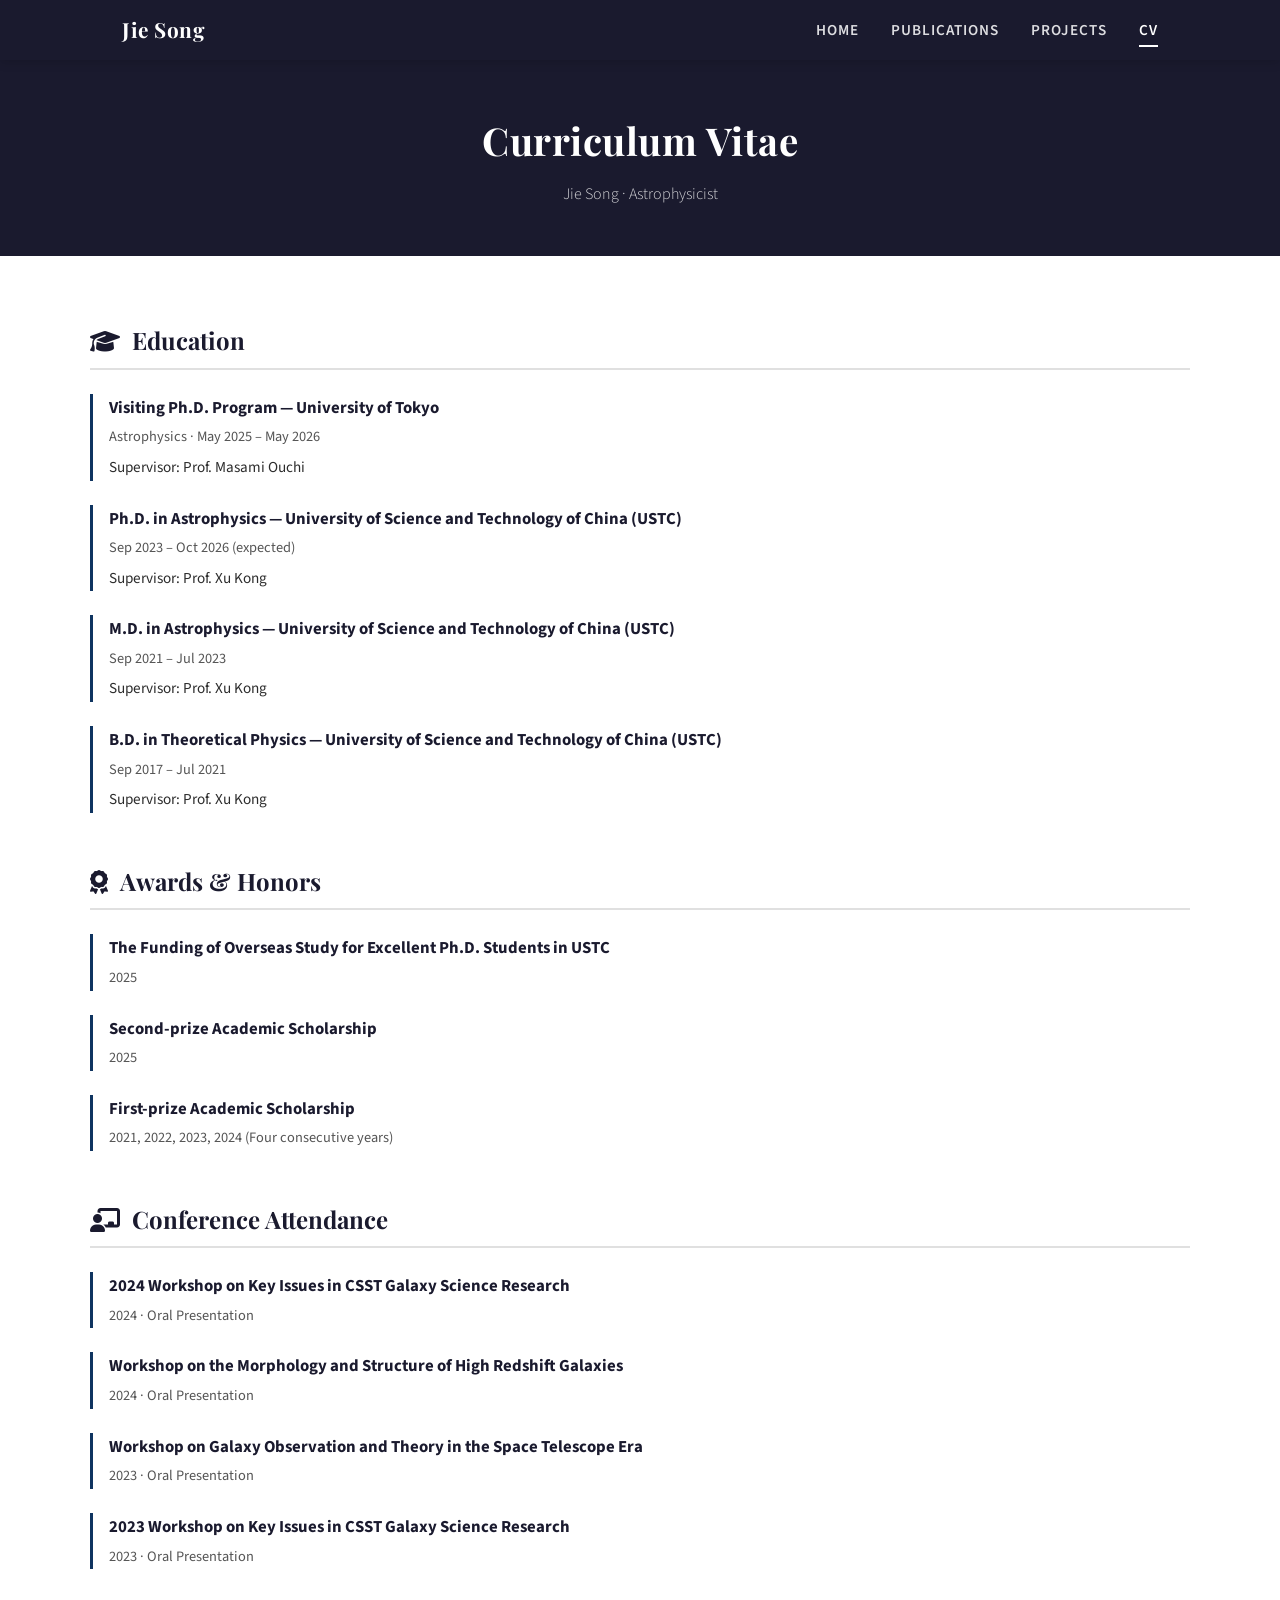
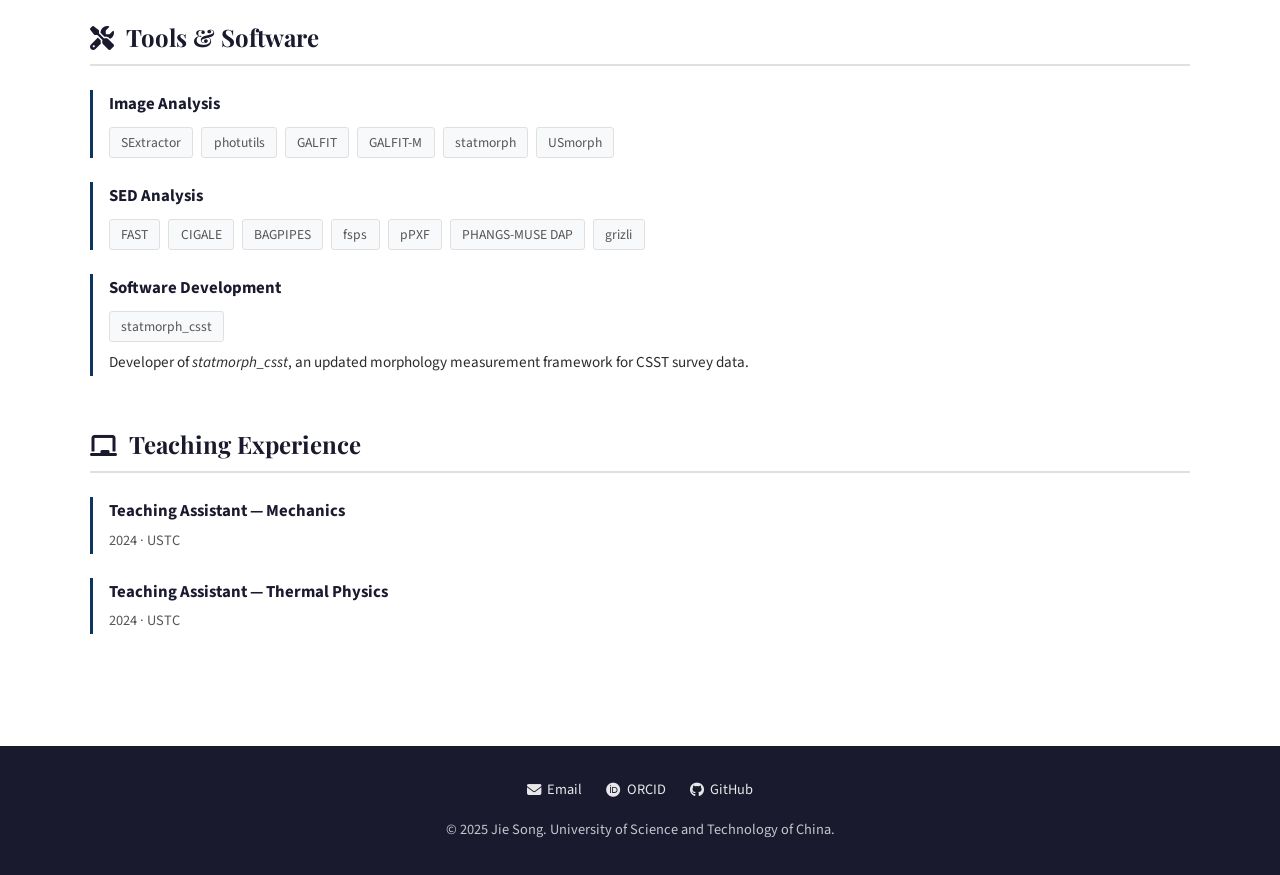
==== cv.html @ 5fcef4e7 "Redesign: new personal website with JWST hero, publications, projects, CV pages" ====
<!DOCTYPE html>
<html lang="en">
<head>
  <meta charset="UTF-8">
  <meta name="viewport" content="width=device-width, initial-scale=1.0">
  <title>CV - Jie Song</title>
  <meta name="description" content="Curriculum Vitae of Jie Song - Education, Awards, Conference Attendance, and Skills.">
  <link rel="stylesheet" href="style.css">
  <link rel="stylesheet" href="https://cdnjs.cloudflare.com/ajax/libs/font-awesome/6.5.1/css/all.min.css">
</head>
<body>

  <!-- Navigation -->
  <nav class="navbar">
    <div class="navbar-inner">
      <a href="index.html" class="navbar-brand">Jie Song</a>
      <button class="menu-toggle" aria-label="Toggle menu">
        <i class="fas fa-bars"></i>
      </button>
      <ul class="navbar-links">
        <li><a href="index.html">Home</a></li>
        <li><a href="publications.html">Publications</a></li>
        <li><a href="projects.html">Projects</a></li>
        <li><a href="cv.html" class="active">CV</a></li>
      </ul>
    </div>
  </nav>

  <!-- Page Header -->
  <header class="page-header">
    <h1>Curriculum Vitae</h1>
    <p>Jie Song &middot; Astrophysicist</p>
  </header>

  <section class="section">
    <div class="container">

      <!-- Education -->
      <div class="cv-section fade-in">
        <h2><i class="fas fa-graduation-cap"></i> &nbsp;Education</h2>

        <div class="cv-entry">
          <h3>Visiting Ph.D. Program &mdash; University of Tokyo</h3>
          <div class="cv-meta">Astrophysics &middot; May 2025 &ndash; May 2026</div>
          <p>Supervisor: Prof. Masami Ouchi</p>
        </div>

        <div class="cv-entry">
          <h3>Ph.D. in Astrophysics &mdash; University of Science and Technology of China (USTC)</h3>
          <div class="cv-meta">Sep 2023 &ndash; Oct 2026 (expected)</div>
          <p>Supervisor: Prof. Xu Kong</p>
        </div>

        <div class="cv-entry">
          <h3>M.D. in Astrophysics &mdash; University of Science and Technology of China (USTC)</h3>
          <div class="cv-meta">Sep 2021 &ndash; Jul 2023</div>
          <p>Supervisor: Prof. Xu Kong</p>
        </div>

        <div class="cv-entry">
          <h3>B.D. in Theoretical Physics &mdash; University of Science and Technology of China (USTC)</h3>
          <div class="cv-meta">Sep 2017 &ndash; Jul 2021</div>
          <p>Supervisor: Prof. Xu Kong</p>
        </div>
      </div>

      <!-- Awards -->
      <div class="cv-section fade-in">
        <h2><i class="fas fa-award"></i> &nbsp;Awards &amp; Honors</h2>

        <div class="cv-entry">
          <h3>The Funding of Overseas Study for Excellent Ph.D. Students in USTC</h3>
          <div class="cv-meta">2025</div>
        </div>

        <div class="cv-entry">
          <h3>Second-prize Academic Scholarship</h3>
          <div class="cv-meta">2025</div>
        </div>

        <div class="cv-entry">
          <h3>First-prize Academic Scholarship</h3>
          <div class="cv-meta">2021, 2022, 2023, 2024 (Four consecutive years)</div>
        </div>
      </div>

      <!-- Conference Attendance -->
      <div class="cv-section fade-in">
        <h2><i class="fas fa-chalkboard-teacher"></i> &nbsp;Conference Attendance</h2>

        <div class="cv-entry">
          <h3>2024 Workshop on Key Issues in CSST Galaxy Science Research</h3>
          <div class="cv-meta">2024 &middot; Oral Presentation</div>
        </div>

        <div class="cv-entry">
          <h3>Workshop on the Morphology and Structure of High Redshift Galaxies</h3>
          <div class="cv-meta">2024 &middot; Oral Presentation</div>
        </div>

        <div class="cv-entry">
          <h3>Workshop on Galaxy Observation and Theory in the Space Telescope Era</h3>
          <div class="cv-meta">2023 &middot; Oral Presentation</div>
        </div>

        <div class="cv-entry">
          <h3>2023 Workshop on Key Issues in CSST Galaxy Science Research</h3>
          <div class="cv-meta">2023 &middot; Oral Presentation</div>
        </div>
      </div>

      <!-- Tools & Software -->
      <div class="cv-section fade-in">
        <h2><i class="fas fa-tools"></i> &nbsp;Tools &amp; Software</h2>

        <div class="cv-entry">
          <h3>Image Analysis</h3>
          <div class="cv-tags">
            <span class="cv-tag">SExtractor</span>
            <span class="cv-tag">photutils</span>
            <span class="cv-tag">GALFIT</span>
            <span class="cv-tag">GALFIT-M</span>
            <span class="cv-tag">statmorph</span>
            <span class="cv-tag">USmorph</span>
          </div>
        </div>

        <div class="cv-entry">
          <h3>SED Analysis</h3>
          <div class="cv-tags">
            <span class="cv-tag">FAST</span>
            <span class="cv-tag">CIGALE</span>
            <span class="cv-tag">BAGPIPES</span>
            <span class="cv-tag">fsps</span>
            <span class="cv-tag">pPXF</span>
            <span class="cv-tag">PHANGS-MUSE DAP</span>
            <span class="cv-tag">grizli</span>
          </div>
        </div>

        <div class="cv-entry">
          <h3>Software Development</h3>
          <div class="cv-tags">
            <span class="cv-tag">statmorph_csst</span>
          </div>
          <p style="margin-top: 0.5rem; font-size: 0.95rem;">
            Developer of <em>statmorph_csst</em>, an updated morphology measurement framework for CSST survey data.
          </p>
        </div>
      </div>

      <!-- Teaching -->
      <div class="cv-section fade-in">
        <h2><i class="fas fa-chalkboard"></i> &nbsp;Teaching Experience</h2>

        <div class="cv-entry">
          <h3>Teaching Assistant &mdash; Mechanics</h3>
          <div class="cv-meta">2024 &middot; USTC</div>
        </div>

        <div class="cv-entry">
          <h3>Teaching Assistant &mdash; Thermal Physics</h3>
          <div class="cv-meta">2024 &middot; USTC</div>
        </div>
      </div>

    </div>
  </section>

  <!-- Footer -->
  <footer class="footer">
    <ul class="footer-links">
      <li><a href="mailto:jiesong@mail.ustc.edu.cn"><i class="fas fa-envelope"></i> Email</a></li>
      <li><a href="https://orcid.org/0000-0002-0846-7591" target="_blank"><i class="fab fa-orcid"></i> ORCID</a></li>
      <li><a href="https://github.com/jsong-astro" target="_blank"><i class="fab fa-github"></i> GitHub</a></li>
    </ul>
    <p>&copy; 2025 Jie Song. University of Science and Technology of China.</p>
  </footer>

  <script src="main.js"></script>
</body>
</html>
---- style.css ----
/* ===== Google Fonts ===== */
@import url('https://fonts.googleapis.com/css2?family=Source+Sans+3:ital,wght@0,300;0,400;0,600;0,700;1,400&family=Playfair+Display:wght@700&display=swap');

/* ===== CSS Variables ===== */
:root {
  --color-primary: #1a1a2e;
  --color-primary-light: #16213e;
  --color-accent: #0f3460;
  --color-text: #2c2c2c;
  --color-text-light: #555;
  --color-bg: #ffffff;
  --color-bg-alt: #f8f9fa;
  --color-border: #e0e0e0;
  --color-link: #1a5276;
  --color-link-hover: #0f3460;
  --font-body: 'Source Sans 3', 'Segoe UI', sans-serif;
  --font-heading: 'Playfair Display', Georgia, serif;
  --max-width: 1100px;
  --nav-height: 60px;
}

/* ===== Reset ===== */
*, *::before, *::after {
  margin: 0;
  padding: 0;
  box-sizing: border-box;
}

html {
  scroll-behavior: smooth;
  scroll-padding-top: var(--nav-height);
}

body {
  font-family: var(--font-body);
  color: var(--color-text);
  background: var(--color-bg);
  line-height: 1.7;
  font-size: 16px;
}

a {
  color: var(--color-link);
  text-decoration: none;
  transition: color 0.2s;
}

a:hover {
  color: var(--color-link-hover);
  text-decoration: underline;
}

img {
  max-width: 100%;
  height: auto;
}

/* ===== Navigation ===== */
.navbar {
  position: fixed;
  top: 0;
  left: 0;
  right: 0;
  height: var(--nav-height);
  background: var(--color-primary);
  z-index: 1000;
  display: flex;
  align-items: center;
  justify-content: center;
  box-shadow: 0 2px 10px rgba(0, 0, 0, 0.15);
}

.navbar-inner {
  width: 100%;
  max-width: var(--max-width);
  display: flex;
  align-items: center;
  justify-content: space-between;
  padding: 0 2rem;
}

.navbar-brand {
  color: #fff;
  font-family: var(--font-heading);
  font-size: 1.3rem;
  font-weight: 700;
  letter-spacing: 0.5px;
}

.navbar-brand:hover {
  color: #ddd;
  text-decoration: none;
}

.navbar-links {
  list-style: none;
  display: flex;
  gap: 2rem;
}

.navbar-links a {
  color: rgba(255, 255, 255, 0.85);
  font-weight: 600;
  font-size: 0.95rem;
  text-transform: uppercase;
  letter-spacing: 1px;
  padding: 0.3rem 0;
  position: relative;
  transition: color 0.2s;
}

.navbar-links a::after {
  content: '';
  position: absolute;
  bottom: -2px;
  left: 0;
  width: 0;
  height: 2px;
  background: #fff;
  transition: width 0.3s;
}

.navbar-links a:hover,
.navbar-links a.active {
  color: #fff;
  text-decoration: none;
}

.navbar-links a:hover::after,
.navbar-links a.active::after {
  width: 100%;
}

.menu-toggle {
  display: none;
  background: none;
  border: none;
  color: #fff;
  font-size: 1.5rem;
  cursor: pointer;
}

/* ===== Hero Section ===== */
.hero {
  position: relative;
  min-height: 85vh;
  display: flex;
  align-items: center;
  justify-content: center;
  margin-top: var(--nav-height);
  background:
    url('jwst-image.webp') center/cover no-repeat,
    linear-gradient(135deg, #0a0a1a 0%, #0d1b2a 30%, #1b2838 60%, #0a0a1a 100%);
  overflow: hidden;
}

.hero::before {
  content: '';
  position: absolute;
  inset: 0;
  background: rgba(10, 10, 26, 0.65);
  z-index: 1;
}

.hero-content {
  position: relative;
  z-index: 2;
  text-align: center;
  color: #fff;
  padding: 2rem;
  max-width: 800px;
}

.hero-content h1 {
  font-family: var(--font-heading);
  font-size: 3.2rem;
  margin-bottom: 0.5rem;
  letter-spacing: 1px;
}

.hero-content .subtitle {
  font-size: 1.25rem;
  font-weight: 300;
  opacity: 0.9;
  margin-bottom: 0.5rem;
}

.hero-content .affiliation {
  font-size: 1rem;
  opacity: 0.75;
  margin-bottom: 1.5rem;
}

.hero-links {
  display: flex;
  gap: 1.5rem;
  justify-content: center;
  flex-wrap: wrap;
}

.hero-links a {
  color: rgba(255, 255, 255, 0.9);
  font-size: 0.95rem;
  display: flex;
  align-items: center;
  gap: 0.4rem;
  transition: color 0.2s;
}

.hero-links a:hover {
  color: #fff;
  text-decoration: none;
}

/* ===== Page Header (for inner pages) ===== */
.page-header {
  margin-top: var(--nav-height);
  background: var(--color-primary);
  color: #fff;
  padding: 3rem 2rem;
  text-align: center;
}

.page-header h1 {
  font-family: var(--font-heading);
  font-size: 2.4rem;
  letter-spacing: 0.5px;
}

.page-header p {
  margin-top: 0.5rem;
  opacity: 0.8;
  font-weight: 300;
}

/* ===== Sections ===== */
.section {
  padding: 4rem 2rem;
}

.section-alt {
  background: var(--color-bg-alt);
}

.container {
  max-width: var(--max-width);
  margin: 0 auto;
}

.section-title {
  font-family: var(--font-heading);
  font-size: 1.8rem;
  color: var(--color-primary);
  margin-bottom: 2rem;
  padding-bottom: 0.5rem;
  border-bottom: 3px solid var(--color-primary);
  display: inline-block;
}

/* ===== Bio Section ===== */
.bio {
  display: flex;
  gap: 3rem;
  align-items: flex-start;
}

.bio-photo {
  flex-shrink: 0;
}

.bio-photo img {
  width: 200px;
  height: 200px;
  border-radius: 50%;
  object-fit: cover;
  border: 4px solid var(--color-border);
  box-shadow: 0 4px 15px rgba(0, 0, 0, 0.1);
}

.bio-text h2 {
  font-family: var(--font-heading);
  font-size: 1.6rem;
  color: var(--color-primary);
  margin-bottom: 0.5rem;
}

.bio-text .bio-position {
  color: var(--color-text-light);
  font-size: 1.05rem;
  margin-bottom: 1rem;
}

.bio-text p {
  margin-bottom: 1rem;
  color: var(--color-text);
}

.bio-contact {
  list-style: none;
  display: flex;
  flex-wrap: wrap;
  gap: 1rem;
  margin-top: 1rem;
}

.bio-contact li {
  display: flex;
  align-items: center;
  gap: 0.4rem;
  font-size: 0.9rem;
  color: var(--color-text-light);
}

.bio-contact li a {
  font-size: 0.9rem;
}

/* ===== News Section ===== */
.news-list {
  list-style: none;
}

.news-list li {
  padding: 1rem 0;
  border-bottom: 1px solid var(--color-border);
  display: flex;
  gap: 1.5rem;
  align-items: baseline;
}

.news-list li:last-child {
  border-bottom: none;
}

.news-date {
  font-weight: 700;
  color: var(--color-accent);
  white-space: nowrap;
  min-width: 100px;
  font-size: 0.9rem;
}

.news-text {
  color: var(--color-text);
}

/* ===== Publications ===== */
.pub-list {
  list-style: none;
  counter-reset: pub-counter;
}

.pub-item {
  padding: 1.2rem 0;
  border-bottom: 1px solid var(--color-border);
  counter-increment: pub-counter;
  position: relative;
  padding-left: 2.5rem;
}

.pub-item:last-child {
  border-bottom: none;
}

.pub-item::before {
  content: counter(pub-counter) ".";
  position: absolute;
  left: 0;
  top: 1.2rem;
  font-weight: 700;
  color: var(--color-accent);
}

.pub-title {
  font-weight: 600;
  color: var(--color-primary);
  font-size: 1.05rem;
  margin-bottom: 0.3rem;
}

.pub-authors {
  font-size: 0.92rem;
  color: var(--color-text-light);
  margin-bottom: 0.3rem;
}

.pub-authors .highlight {
  font-weight: 700;
  color: var(--color-text);
}

.pub-journal {
  font-style: italic;
  font-size: 0.92rem;
  color: var(--color-text-light);
  margin-bottom: 0.4rem;
}

.pub-links {
  display: flex;
  gap: 1rem;
  font-size: 0.85rem;
}

.pub-links a {
  display: inline-flex;
  align-items: center;
  gap: 0.3rem;
  padding: 0.15rem 0.6rem;
  border: 1px solid var(--color-border);
  border-radius: 3px;
  color: var(--color-link);
  transition: all 0.2s;
}

.pub-links a:hover {
  background: var(--color-primary);
  color: #fff;
  border-color: var(--color-primary);
  text-decoration: none;
}

/* ===== Projects ===== */
.project-card {
  background: var(--color-bg);
  border: 1px solid var(--color-border);
  border-radius: 6px;
  padding: 2rem;
  margin-bottom: 2rem;
  box-shadow: 0 2px 8px rgba(0, 0, 0, 0.04);
  transition: box-shadow 0.3s;
}

.project-card:hover {
  box-shadow: 0 4px 16px rgba(0, 0, 0, 0.08);
}

.project-card h3 {
  font-family: var(--font-heading);
  font-size: 1.3rem;
  color: var(--color-primary);
  margin-bottom: 1rem;
}

.project-card ul {
  padding-left: 1.2rem;
  color: var(--color-text);
}

.project-card ul li {
  margin-bottom: 0.5rem;
}

/* ===== CV ===== */
.cv-section {
  margin-bottom: 3rem;
}

.cv-section h2 {
  font-family: var(--font-heading);
  font-size: 1.5rem;
  color: var(--color-primary);
  margin-bottom: 1.5rem;
  padding-bottom: 0.4rem;
  border-bottom: 2px solid var(--color-border);
}

.cv-entry {
  margin-bottom: 1.5rem;
  padding-left: 1rem;
  border-left: 3px solid var(--color-accent);
}

.cv-entry h3 {
  font-size: 1.05rem;
  color: var(--color-primary);
  margin-bottom: 0.2rem;
}

.cv-entry .cv-meta {
  font-size: 0.9rem;
  color: var(--color-text-light);
  margin-bottom: 0.3rem;
}

.cv-entry p {
  font-size: 0.95rem;
}

.cv-list {
  list-style: disc;
  padding-left: 1.5rem;
  margin-top: 0.5rem;
}

.cv-list li {
  margin-bottom: 0.4rem;
  font-size: 0.95rem;
}

.cv-tags {
  display: flex;
  flex-wrap: wrap;
  gap: 0.5rem;
  margin-top: 0.5rem;
}

.cv-tag {
  display: inline-block;
  background: var(--color-bg-alt);
  border: 1px solid var(--color-border);
  padding: 0.2rem 0.7rem;
  border-radius: 3px;
  font-size: 0.85rem;
  color: var(--color-text-light);
}

/* ===== Footer ===== */
.footer {
  background: var(--color-primary);
  color: rgba(255, 255, 255, 0.75);
  text-align: center;
  padding: 2rem;
  font-size: 0.9rem;
}

.footer a {
  color: rgba(255, 255, 255, 0.9);
}

.footer a:hover {
  color: #fff;
}

.footer-links {
  display: flex;
  justify-content: center;
  gap: 1.5rem;
  margin-bottom: 1rem;
  list-style: none;
}

.footer-links a {
  display: flex;
  align-items: center;
  gap: 0.4rem;
}

/* ===== Animations ===== */
.fade-in {
  opacity: 0;
  transform: translateY(20px);
  transition: opacity 0.6s ease, transform 0.6s ease;
}

.fade-in.visible {
  opacity: 1;
  transform: translateY(0);
}

/* ===== Responsive ===== */
@media (max-width: 768px) {
  .navbar-links {
    display: none;
    position: absolute;
    top: var(--nav-height);
    left: 0;
    right: 0;
    background: var(--color-primary);
    flex-direction: column;
    padding: 1rem 2rem;
    gap: 0.5rem;
    box-shadow: 0 4px 10px rgba(0, 0, 0, 0.2);
  }

  .navbar-links.open {
    display: flex;
  }

  .navbar-links a {
    padding: 0.5rem 0;
  }

  .menu-toggle {
    display: block;
  }

  .hero-content h1 {
    font-size: 2.2rem;
  }

  .bio {
    flex-direction: column;
    align-items: center;
    text-align: center;
  }

  .bio-contact {
    justify-content: center;
  }

  .news-list li {
    flex-direction: column;
    gap: 0.3rem;
  }

  .pub-item {
    padding-left: 2rem;
  }

  .pub-links {
    flex-wrap: wrap;
  }

  .page-header h1 {
    font-size: 1.8rem;
  }
}

@media (max-width: 480px) {
  .hero-content h1 {
    font-size: 1.8rem;
  }

  .section {
    padding: 2.5rem 1rem;
  }

  .bio-photo img {
    width: 150px;
    height: 150px;
  }
}
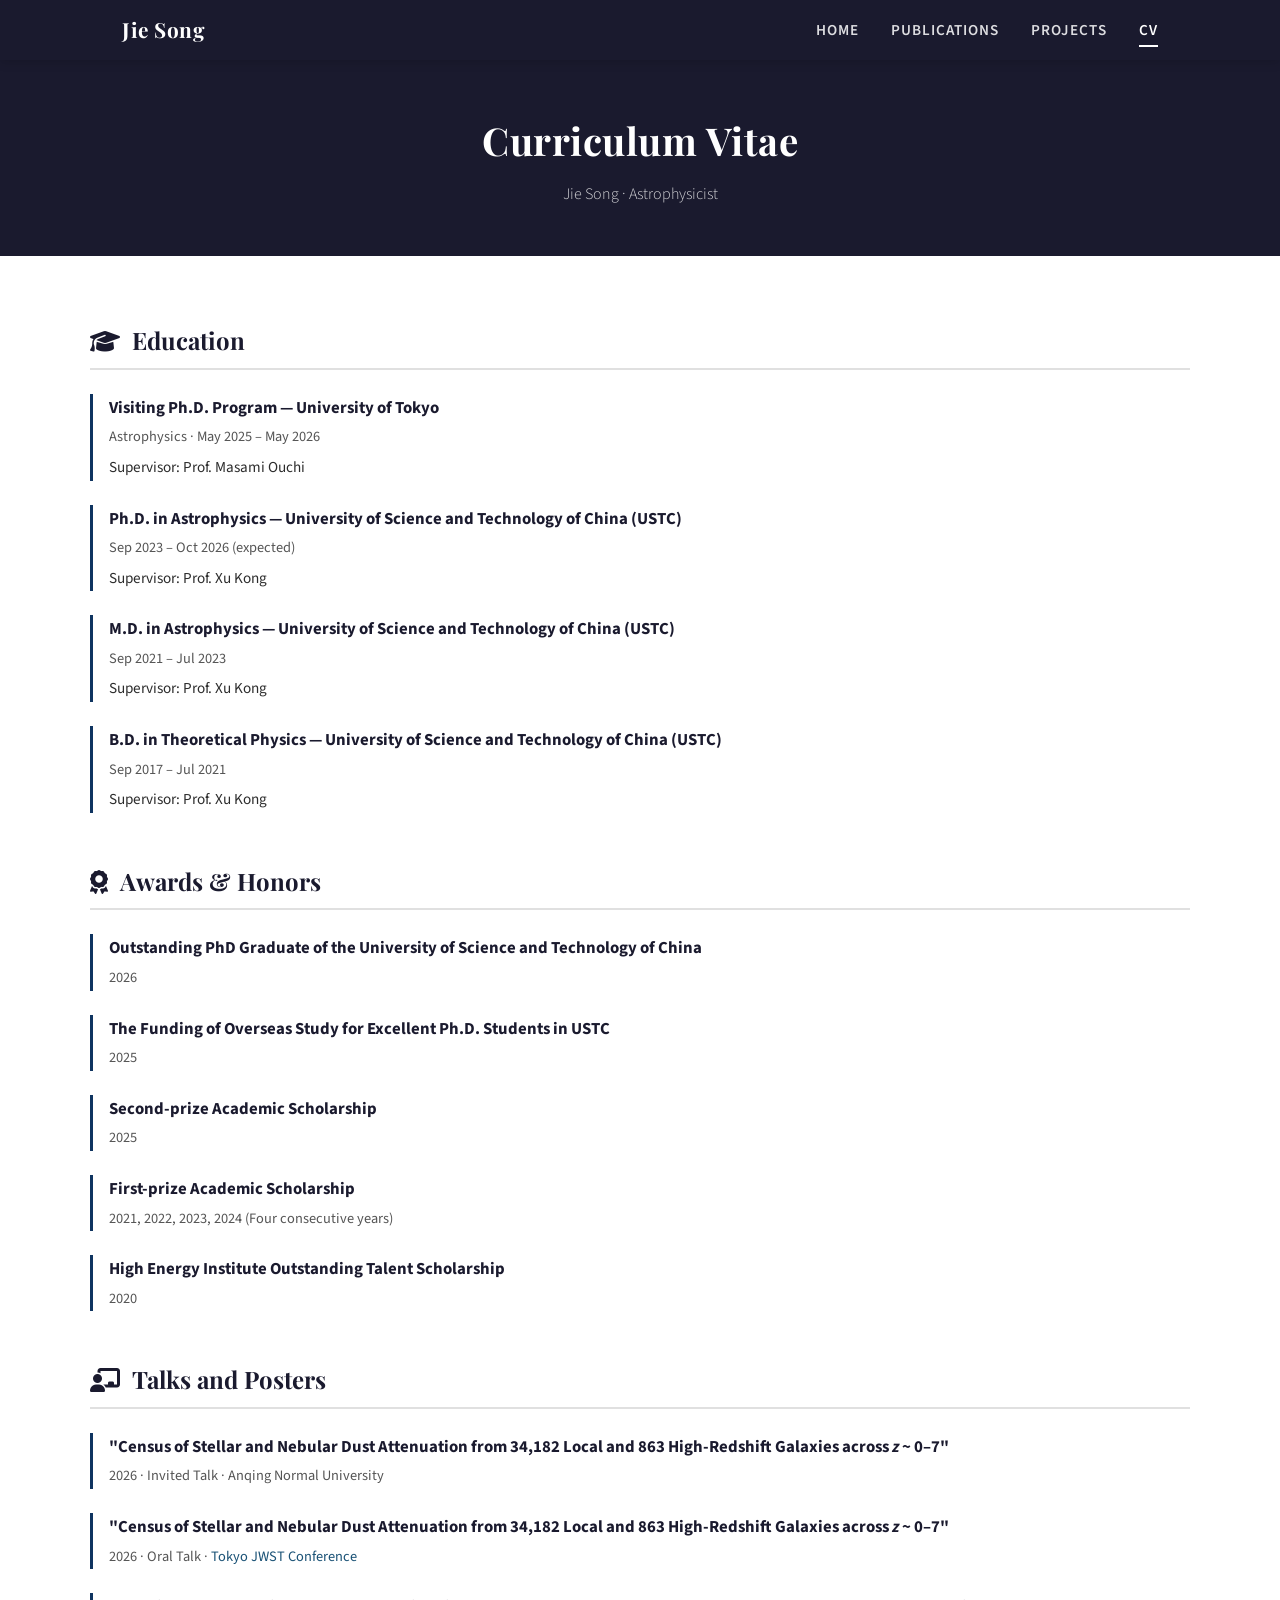
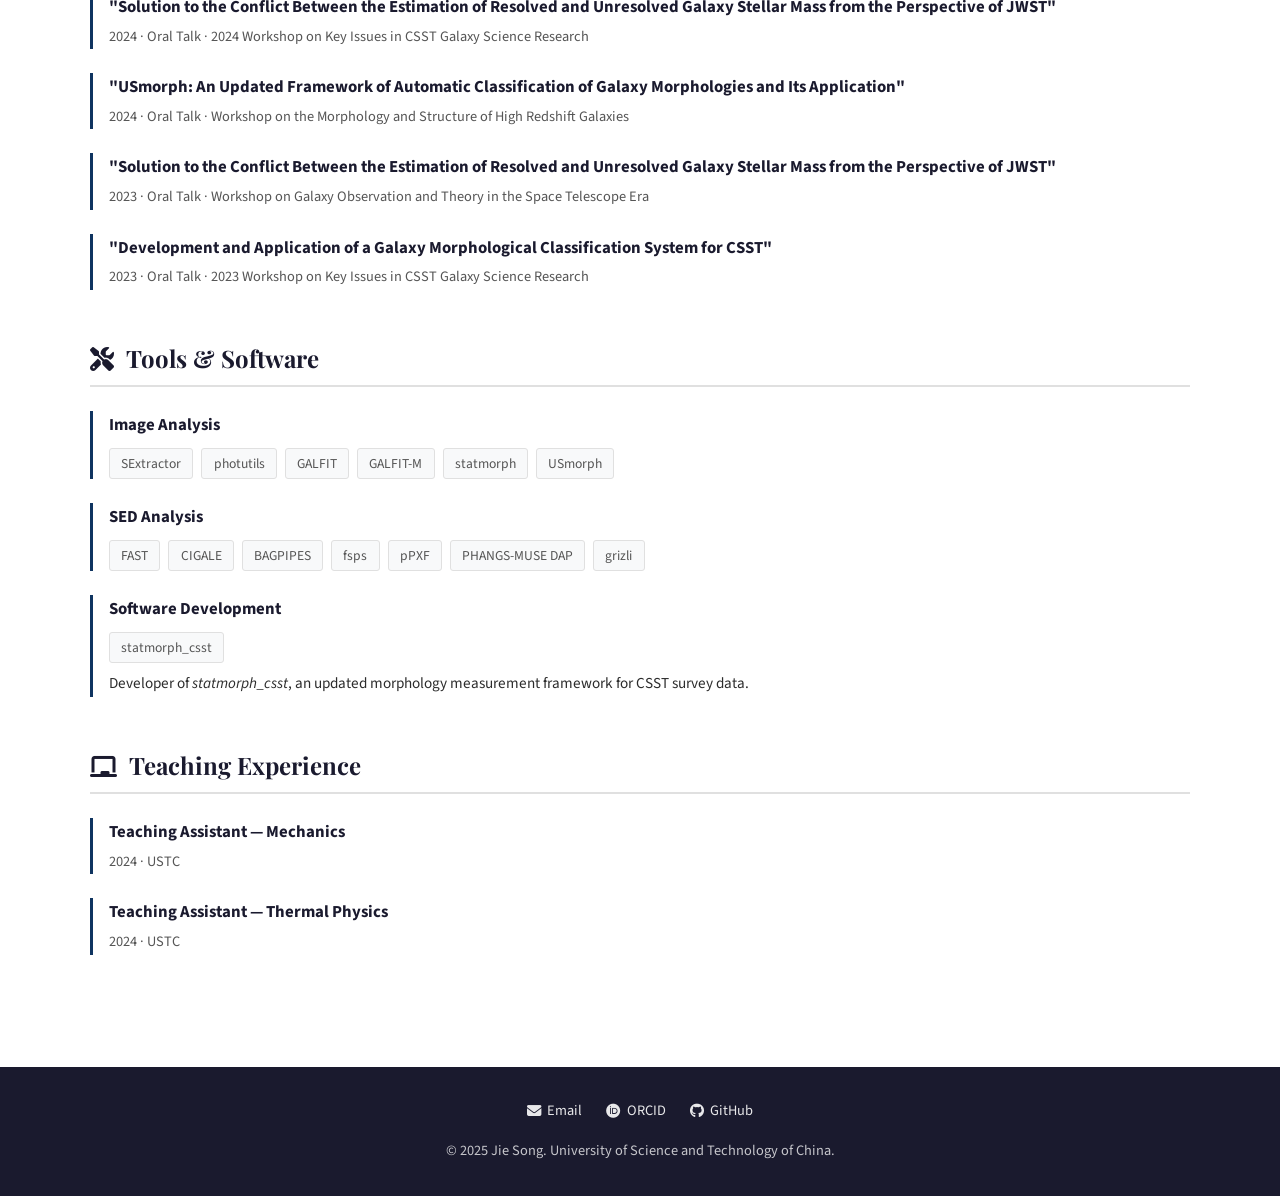
==== commit 3850b15e: "CV: add 2 awards, expand Conference to Talks and Posters with 6 entries" ====
--- a/cv.html
+++ b/cv.html
@@ -69,6 +69,11 @@
         <h2><i class="fas fa-award"></i> &nbsp;Awards &amp; Honors</h2>
 
         <div class="cv-entry">
+          <h3>Outstanding PhD Graduate of the University of Science and Technology of China</h3>
+          <div class="cv-meta">2026</div>
+        </div>
+
+        <div class="cv-entry">
           <h3>The Funding of Overseas Study for Excellent Ph.D. Students in USTC</h3>
           <div class="cv-meta">2025</div>
         </div>
@@ -82,30 +87,45 @@
           <h3>First-prize Academic Scholarship</h3>
           <div class="cv-meta">2021, 2022, 2023, 2024 (Four consecutive years)</div>
         </div>
-      </div>
-
-      <!-- Conference Attendance -->
-      <div class="cv-section fade-in">
-        <h2><i class="fas fa-chalkboard-teacher"></i> &nbsp;Conference Attendance</h2>
-
-        <div class="cv-entry">
-          <h3>2024 Workshop on Key Issues in CSST Galaxy Science Research</h3>
-          <div class="cv-meta">2024 &middot; Oral Presentation</div>
-        </div>
-
-        <div class="cv-entry">
-          <h3>Workshop on the Morphology and Structure of High Redshift Galaxies</h3>
-          <div class="cv-meta">2024 &middot; Oral Presentation</div>
-        </div>
-
-        <div class="cv-entry">
-          <h3>Workshop on Galaxy Observation and Theory in the Space Telescope Era</h3>
-          <div class="cv-meta">2023 &middot; Oral Presentation</div>
-        </div>
-
-        <div class="cv-entry">
-          <h3>2023 Workshop on Key Issues in CSST Galaxy Science Research</h3>
-          <div class="cv-meta">2023 &middot; Oral Presentation</div>
+
+        <div class="cv-entry">
+          <h3>High Energy Institute Outstanding Talent Scholarship</h3>
+          <div class="cv-meta">2020</div>
+        </div>
+      </div>
+
+      <!-- Talks and Posters -->
+      <div class="cv-section fade-in">
+        <h2><i class="fas fa-chalkboard-teacher"></i> &nbsp;Talks and Posters</h2>
+
+        <div class="cv-entry">
+          <h3>"Census of Stellar and Nebular Dust Attenuation from 34,182 Local and 863 High-Redshift Galaxies across <em>z</em>&nbsp;~&nbsp;0&ndash;7"</h3>
+          <div class="cv-meta">2026 &middot; Invited Talk &middot; Anqing Normal University</div>
+        </div>
+
+        <div class="cv-entry">
+          <h3>"Census of Stellar and Nebular Dust Attenuation from 34,182 Local and 863 High-Redshift Galaxies across <em>z</em>&nbsp;~&nbsp;0&ndash;7"</h3>
+          <div class="cv-meta">2026 &middot; Oral Talk &middot; <a href="http://cos.icrr.u-tokyo.ac.jp/conference/tokyojwst2026/index.html" target="_blank">Tokyo JWST Conference</a></div>
+        </div>
+
+        <div class="cv-entry">
+          <h3>"Solution to the Conflict Between the Estimation of Resolved and Unresolved Galaxy Stellar Mass from the Perspective of JWST"</h3>
+          <div class="cv-meta">2024 &middot; Oral Talk &middot; 2024 Workshop on Key Issues in CSST Galaxy Science Research</div>
+        </div>
+
+        <div class="cv-entry">
+          <h3>"USmorph: An Updated Framework of Automatic Classification of Galaxy Morphologies and Its Application"</h3>
+          <div class="cv-meta">2024 &middot; Oral Talk &middot; Workshop on the Morphology and Structure of High Redshift Galaxies</div>
+        </div>
+
+        <div class="cv-entry">
+          <h3>"Solution to the Conflict Between the Estimation of Resolved and Unresolved Galaxy Stellar Mass from the Perspective of JWST"</h3>
+          <div class="cv-meta">2023 &middot; Oral Talk &middot; Workshop on Galaxy Observation and Theory in the Space Telescope Era</div>
+        </div>
+
+        <div class="cv-entry">
+          <h3>"Development and Application of a Galaxy Morphological Classification System for CSST"</h3>
+          <div class="cv-meta">2023 &middot; Oral Talk &middot; 2023 Workshop on Key Issues in CSST Galaxy Science Research</div>
         </div>
       </div>
 
--- a/style.css
+++ b/style.css
@@ -631,3 +631,83 @@
     height: 150px;
   }
 }
+
+/* ===== Research / Project Pages ===== */
+.project-summary {
+  font-size: 0.97rem;
+  color: var(--color-text-light);
+  margin-bottom: 1.5rem;
+  font-style: italic;
+}
+
+.project-summary a {
+  font-style: normal;
+  margin-left: 0.5rem;
+  font-size: 0.9rem;
+}
+
+.project-body {
+  display: flex;
+  gap: 2.5rem;
+  align-items: flex-start;
+}
+
+.project-body-reversed {
+  flex-direction: row-reverse;
+}
+
+.project-text {
+  flex: 1 1 0;
+  min-width: 0;
+}
+
+.project-text p {
+  margin-bottom: 0.9rem;
+  color: var(--color-text);
+}
+
+.project-results {
+  padding-left: 1.2rem;
+  margin-top: 0.5rem;
+}
+
+.project-results li {
+  margin-bottom: 0.6rem;
+  color: var(--color-text);
+  font-size: 0.97rem;
+}
+
+.project-figure {
+  flex: 0 0 340px;
+  max-width: 340px;
+  margin: 0;
+}
+
+.project-figure img {
+  width: 100%;
+  border-radius: 4px;
+  border: 1px solid var(--color-border);
+  box-shadow: 0 2px 10px rgba(0, 0, 0, 0.07);
+  display: block;
+}
+
+.project-figure figcaption {
+  font-size: 0.82rem;
+  color: var(--color-text-light);
+  margin-top: 0.5rem;
+  line-height: 1.5;
+  text-align: center;
+}
+
+@media (max-width: 860px) {
+  .project-body,
+  .project-body-reversed {
+    flex-direction: column;
+  }
+
+  .project-figure {
+    flex: none;
+    max-width: 100%;
+    width: 100%;
+  }
+}
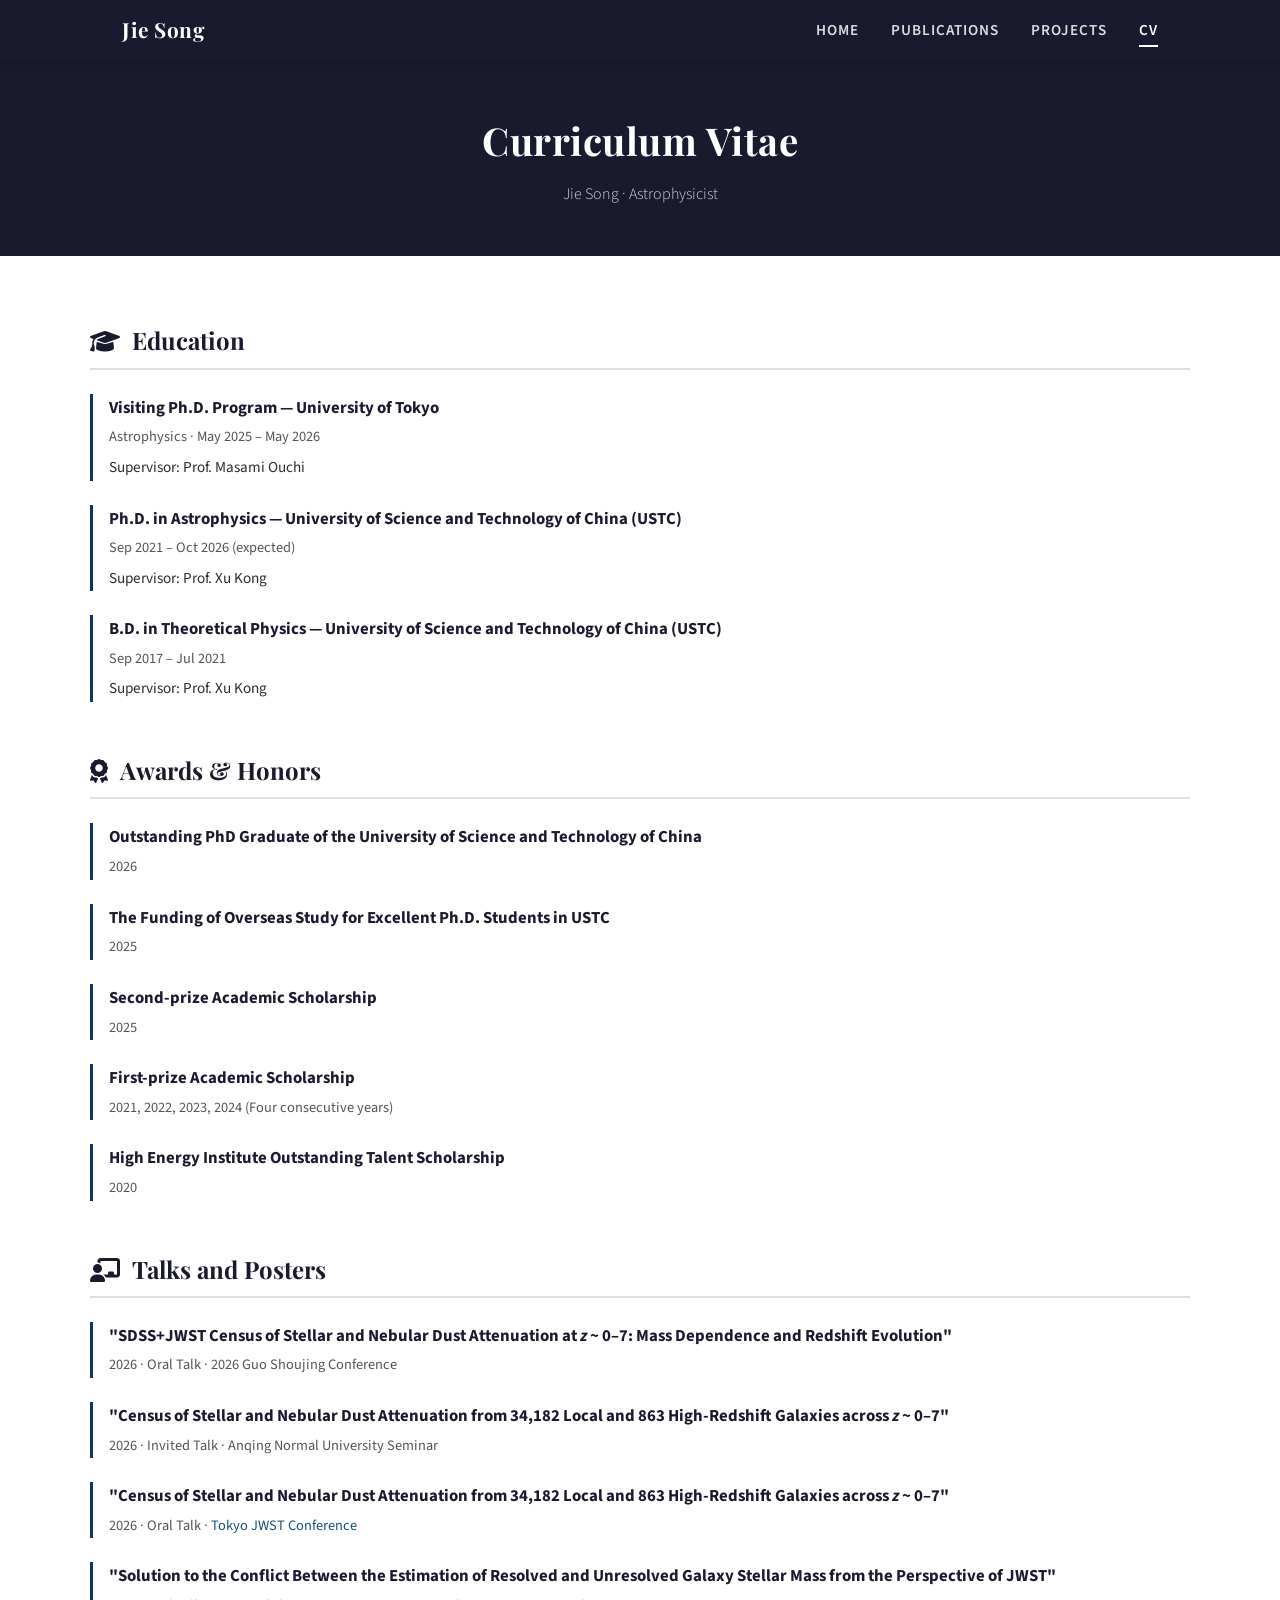
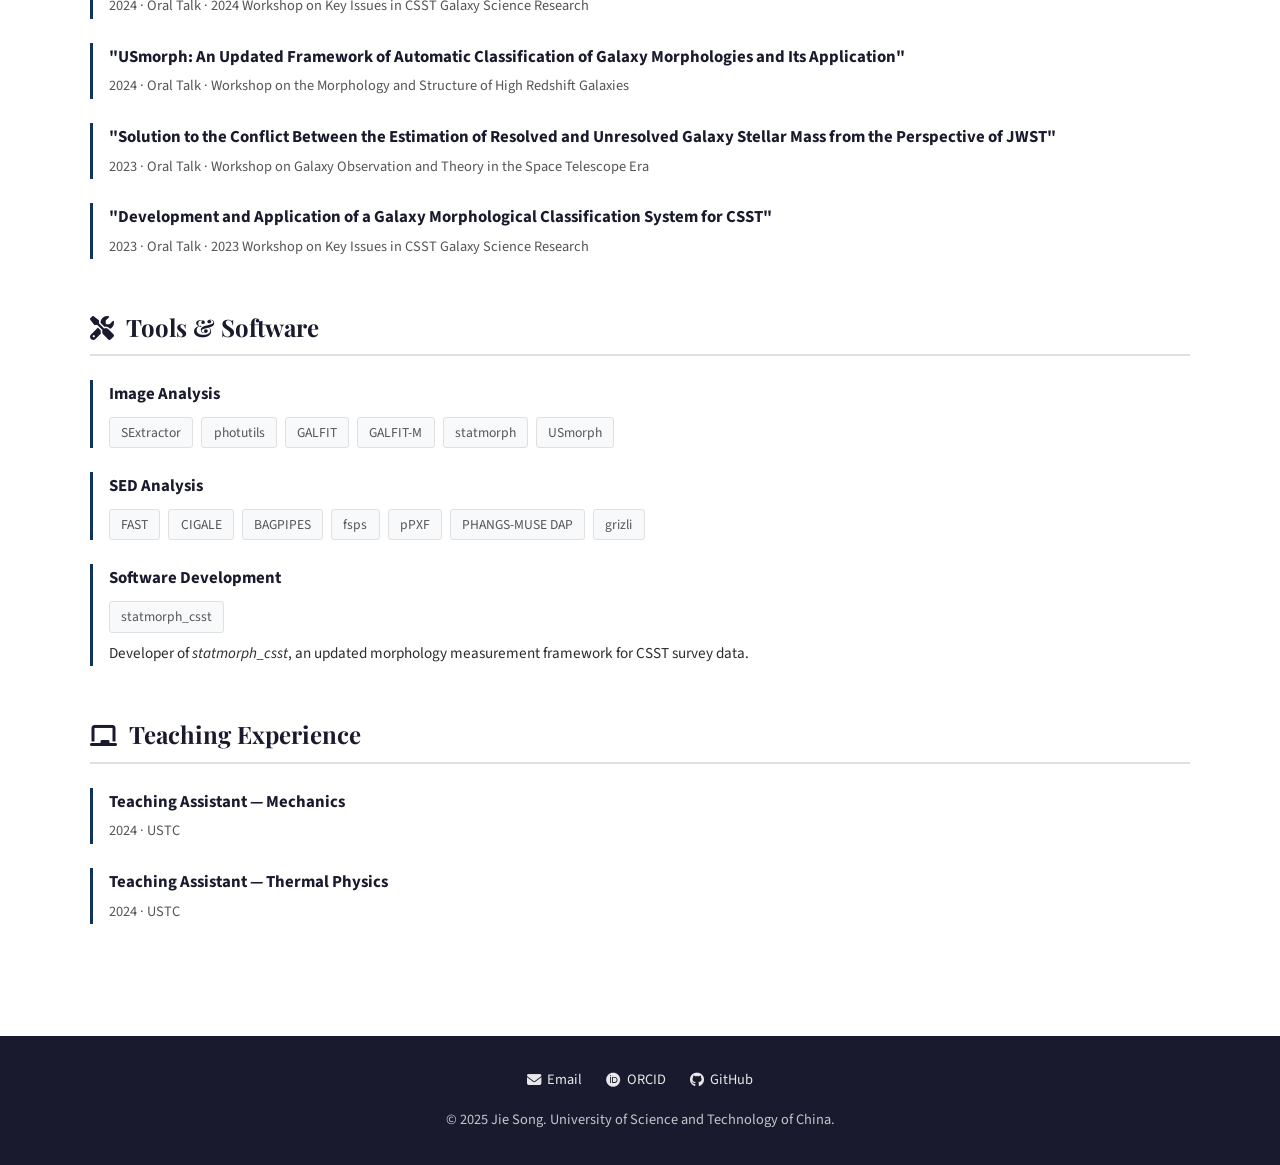
==== commit f67740cf: "Update publications news and CV" ====
--- a/cv.html
+++ b/cv.html
@@ -47,13 +47,7 @@
 
         <div class="cv-entry">
           <h3>Ph.D. in Astrophysics &mdash; University of Science and Technology of China (USTC)</h3>
-          <div class="cv-meta">Sep 2023 &ndash; Oct 2026 (expected)</div>
-          <p>Supervisor: Prof. Xu Kong</p>
-        </div>
-
-        <div class="cv-entry">
-          <h3>M.D. in Astrophysics &mdash; University of Science and Technology of China (USTC)</h3>
-          <div class="cv-meta">Sep 2021 &ndash; Jul 2023</div>
+          <div class="cv-meta">Sep 2021 &ndash; Oct 2026 (expected)</div>
           <p>Supervisor: Prof. Xu Kong</p>
         </div>
 
@@ -99,8 +93,13 @@
         <h2><i class="fas fa-chalkboard-teacher"></i> &nbsp;Talks and Posters</h2>
 
         <div class="cv-entry">
+          <h3>"SDSS+JWST Census of Stellar and Nebular Dust Attenuation at <em>z</em>&nbsp;~&nbsp;0&ndash;7: Mass Dependence and Redshift Evolution"</h3>
+          <div class="cv-meta">2026 &middot; Oral Talk &middot; 2026 Guo Shoujing Conference</div>
+        </div>
+
+        <div class="cv-entry">
           <h3>"Census of Stellar and Nebular Dust Attenuation from 34,182 Local and 863 High-Redshift Galaxies across <em>z</em>&nbsp;~&nbsp;0&ndash;7"</h3>
-          <div class="cv-meta">2026 &middot; Invited Talk &middot; Anqing Normal University</div>
+          <div class="cv-meta">2026 &middot; Invited Talk &middot; Anqing Normal University Seminar</div>
         </div>
 
         <div class="cv-entry">
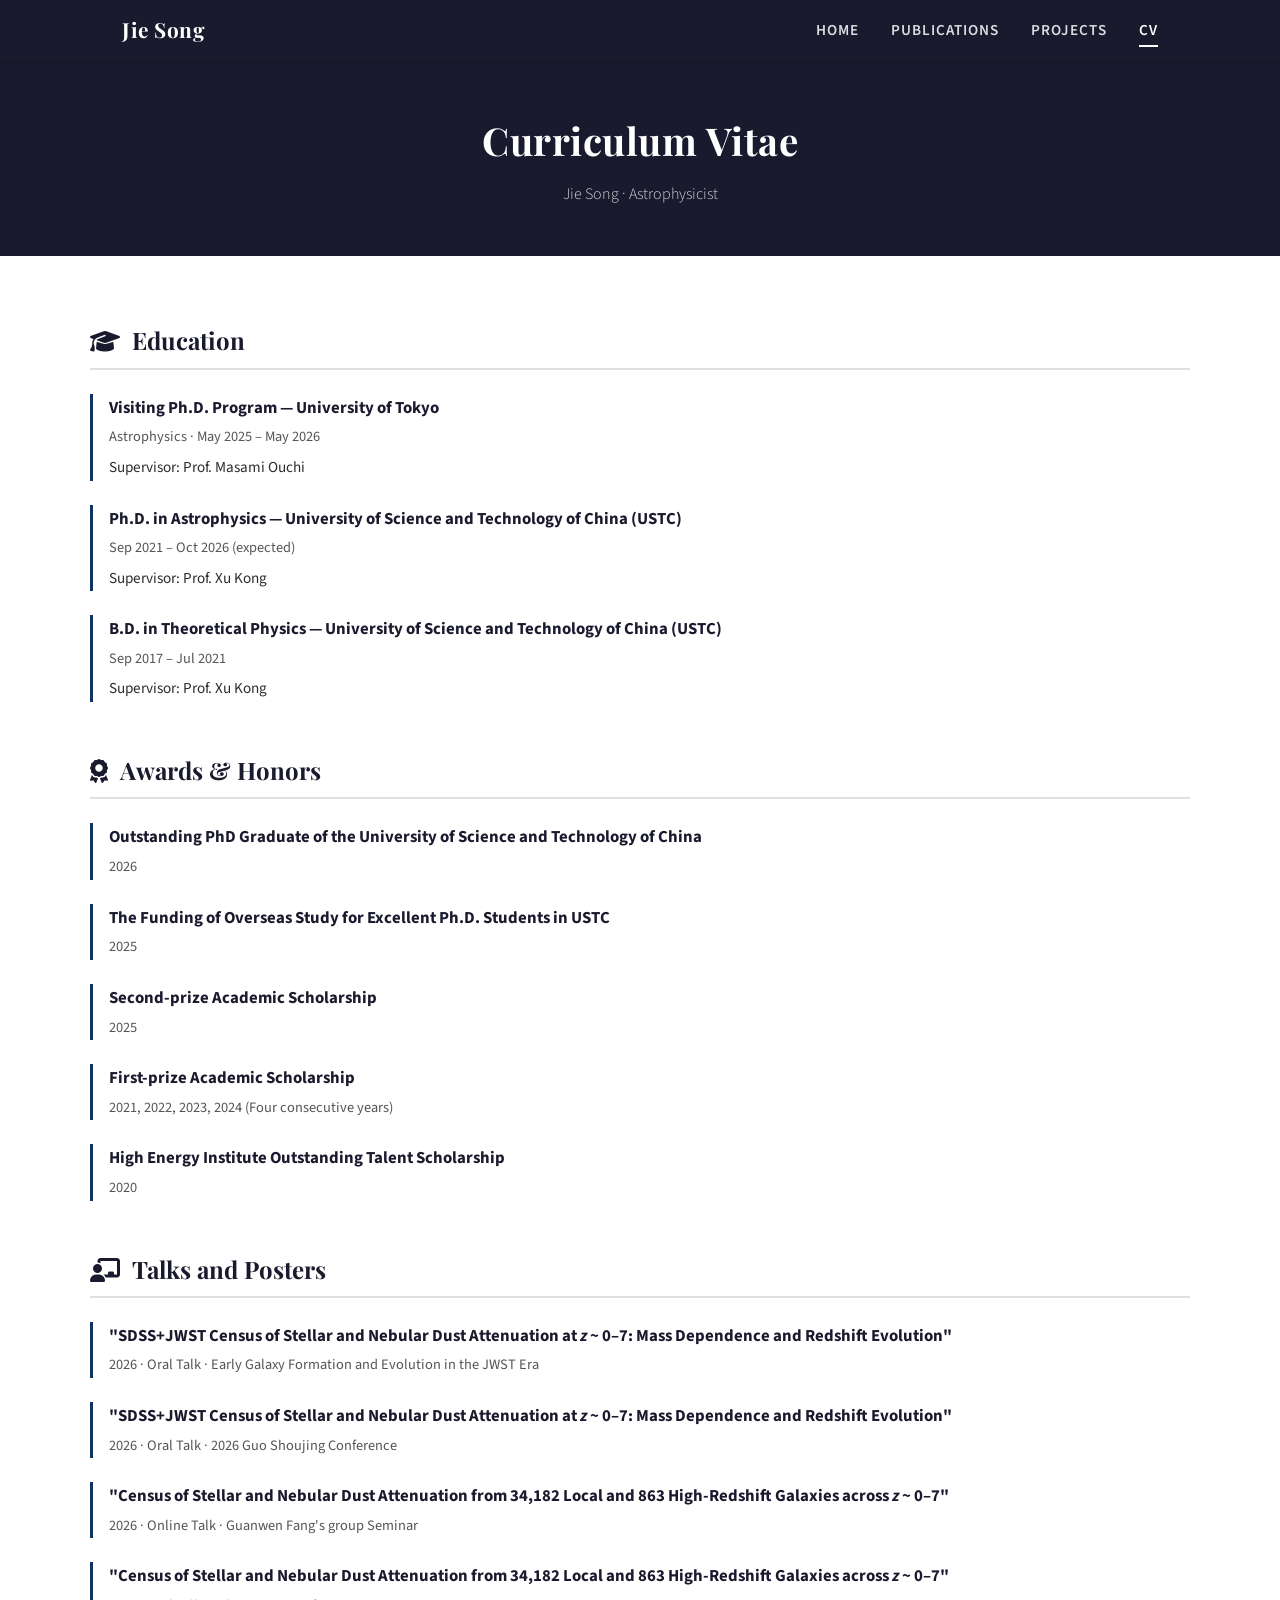
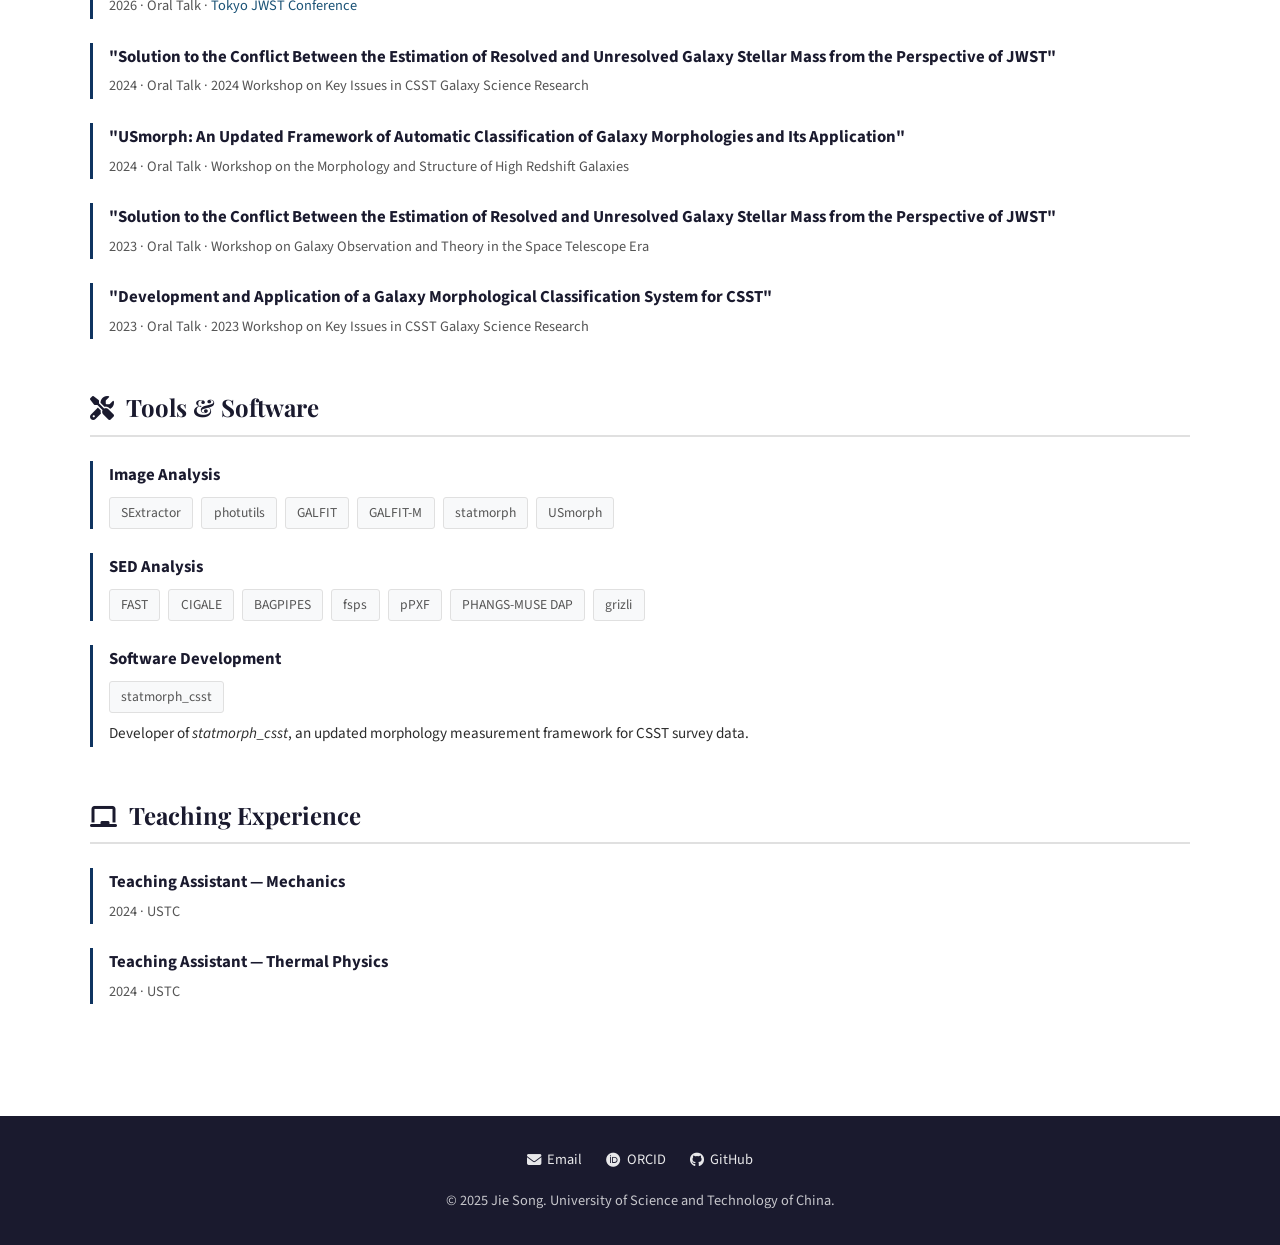
==== commit e10c647d: "Update website talks and publications" ====
--- a/cv.html
+++ b/cv.html
@@ -94,12 +94,17 @@
 
         <div class="cv-entry">
           <h3>"SDSS+JWST Census of Stellar and Nebular Dust Attenuation at <em>z</em>&nbsp;~&nbsp;0&ndash;7: Mass Dependence and Redshift Evolution"</h3>
+          <div class="cv-meta">2026 &middot; Oral Talk &middot; Early Galaxy Formation and Evolution in the JWST Era</div>
+        </div>
+
+        <div class="cv-entry">
+          <h3>"SDSS+JWST Census of Stellar and Nebular Dust Attenuation at <em>z</em>&nbsp;~&nbsp;0&ndash;7: Mass Dependence and Redshift Evolution"</h3>
           <div class="cv-meta">2026 &middot; Oral Talk &middot; 2026 Guo Shoujing Conference</div>
         </div>
 
         <div class="cv-entry">
           <h3>"Census of Stellar and Nebular Dust Attenuation from 34,182 Local and 863 High-Redshift Galaxies across <em>z</em>&nbsp;~&nbsp;0&ndash;7"</h3>
-          <div class="cv-meta">2026 &middot; Invited Talk &middot; Anqing Normal University Seminar</div>
+          <div class="cv-meta">2026 &middot; Online Talk &middot; Guanwen Fang's group Seminar</div>
         </div>
 
         <div class="cv-entry">
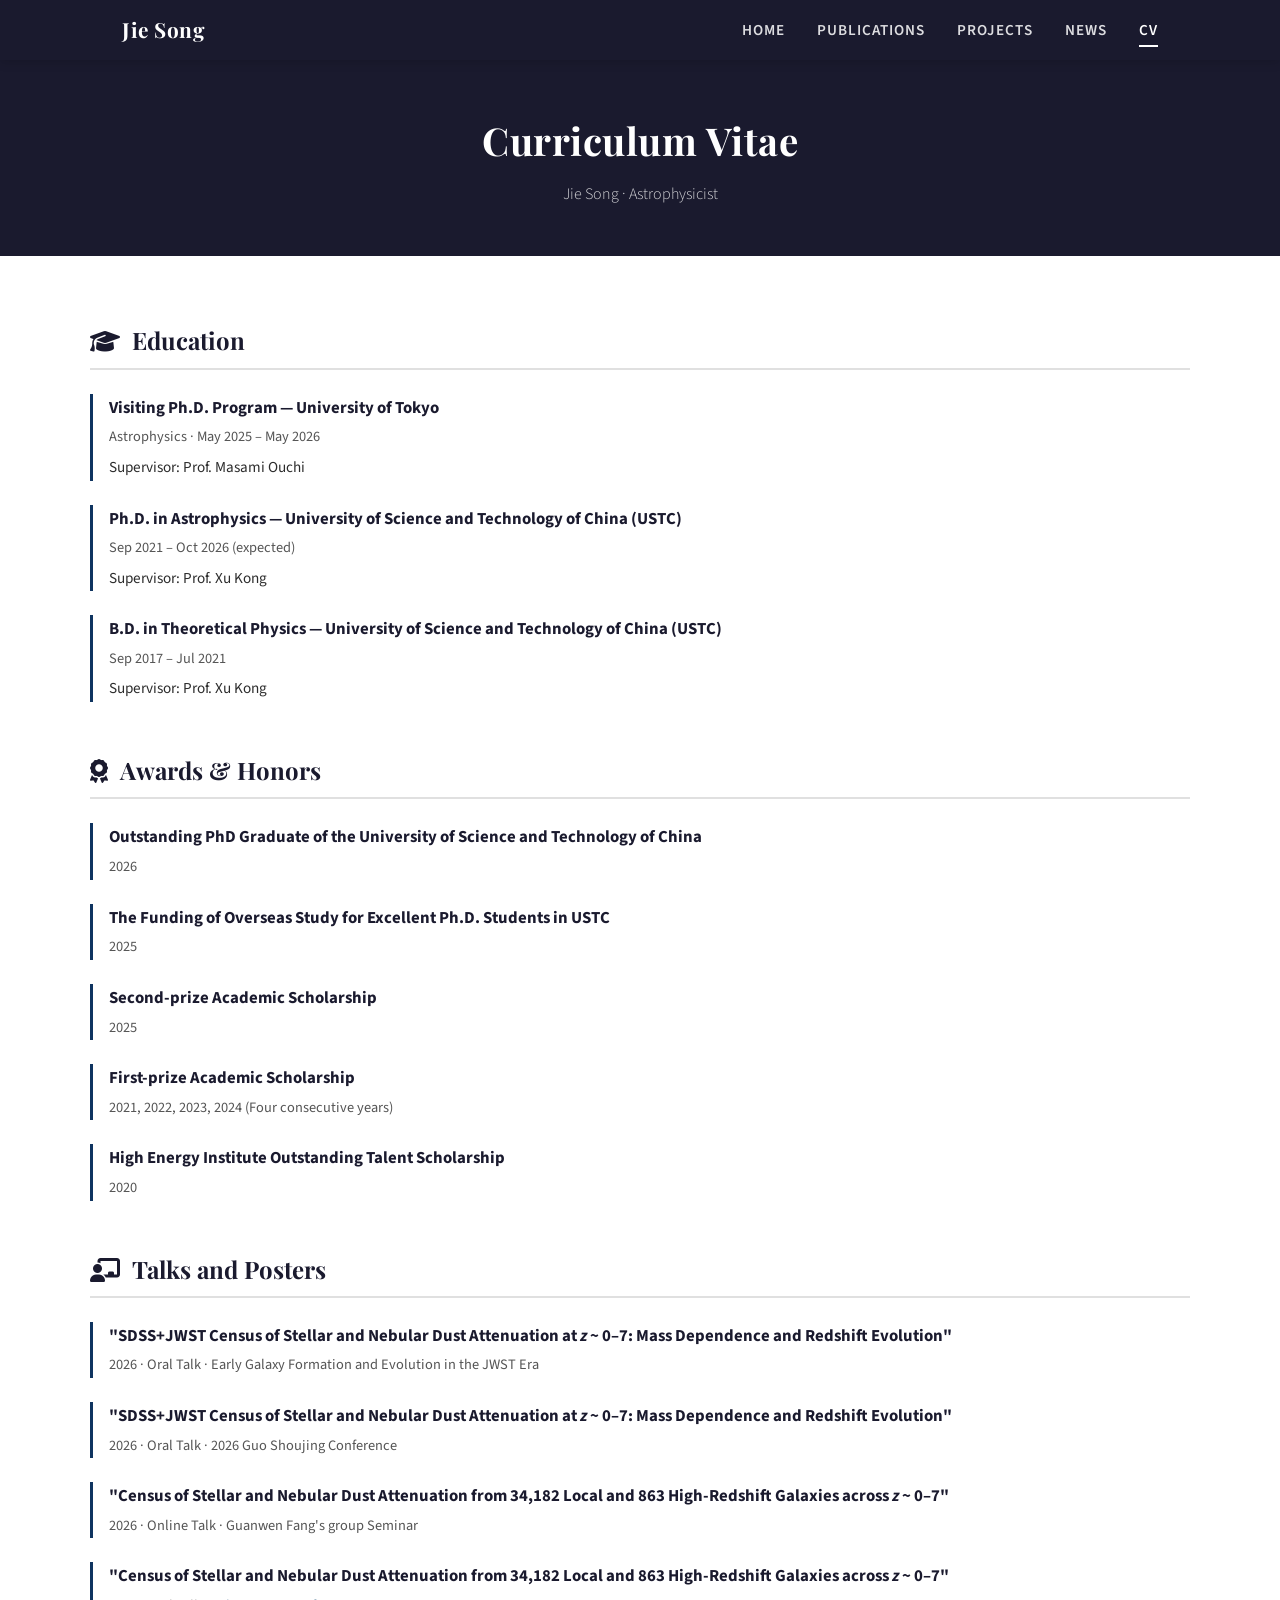
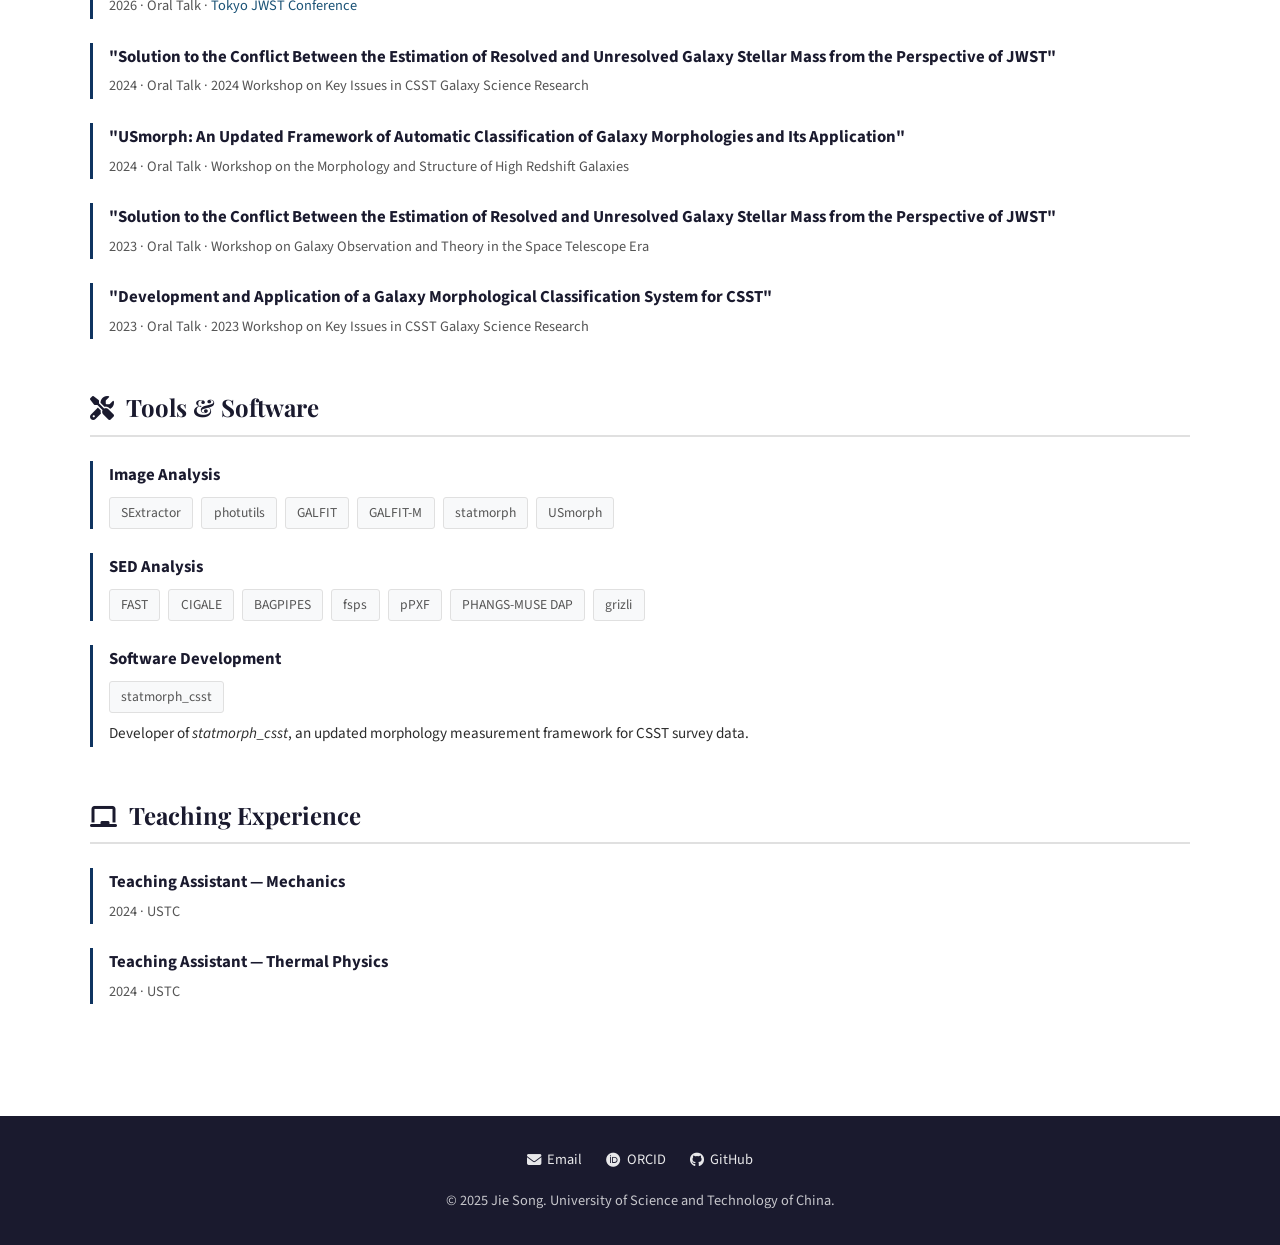
==== commit ea58a59f: "Update website news archive, navigation and portrait" ====
--- a/cv.html
+++ b/cv.html
@@ -21,6 +21,7 @@
         <li><a href="index.html">Home</a></li>
         <li><a href="publications.html">Publications</a></li>
         <li><a href="projects.html">Projects</a></li>
+        <li><a href="news.html">News</a></li>
         <li><a href="cv.html" class="active">CV</a></li>
       </ul>
     </div>
--- a/style.css
+++ b/style.css
@@ -272,7 +272,8 @@
   width: 200px;
   height: 200px;
   border-radius: 50%;
-  object-fit: cover;
+  object-fit: cover;
+  object-position: center top;
   border: 4px solid var(--color-border);
   box-shadow: 0 4px 15px rgba(0, 0, 0, 0.1);
 }
@@ -711,3 +712,5 @@
     width: 100%;
   }
 }
+
+.news-archive-link { margin-top: 1.5rem; font-weight: 600; }
